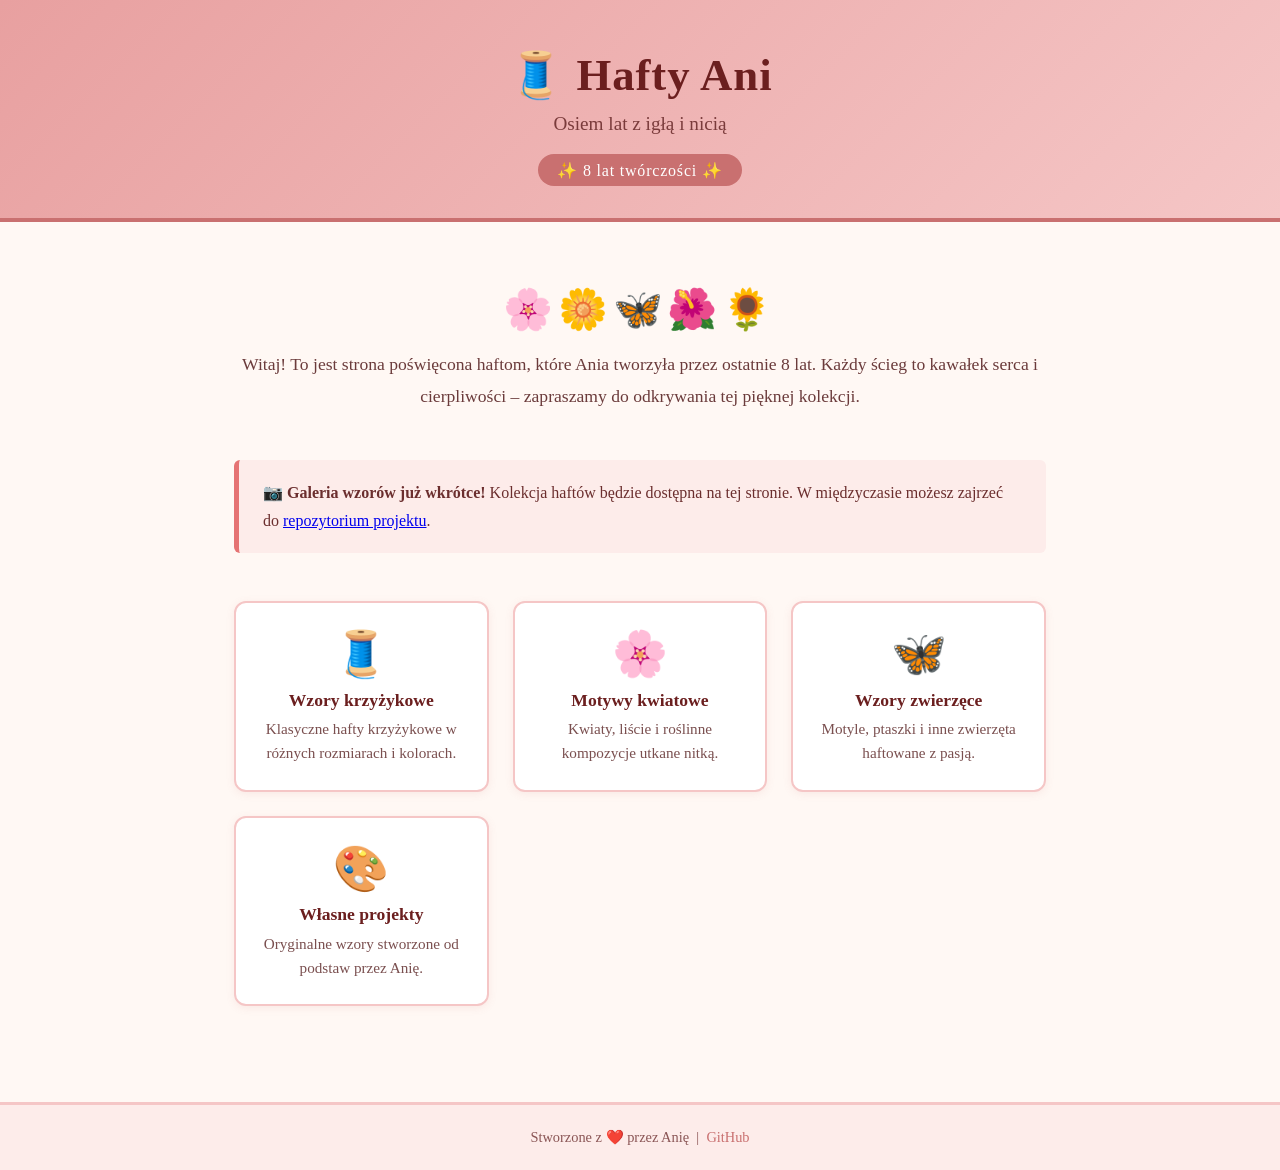
==== index.html @ 518d8143 "Add GitHub Pages index.html and automatic deployment workflow Agent-Logs-Url: https://github.com/mat" ====
<!DOCTYPE html>
<html lang="pl">
<head>
  <meta charset="UTF-8" />
  <meta name="viewport" content="width=device-width, initial-scale=1.0" />
  <title>Hafty Ani – 8 lat twórczości 🧵</title>
  <style>
    * {
      box-sizing: border-box;
      margin: 0;
      padding: 0;
    }

    body {
      font-family: 'Georgia', serif;
      background: #fff8f4;
      color: #4a2c2a;
      min-height: 100vh;
      display: flex;
      flex-direction: column;
      align-items: center;
    }

    header {
      width: 100%;
      background: linear-gradient(135deg, #e8a0a0, #f5c6c6);
      text-align: center;
      padding: 3rem 1rem 2rem;
      border-bottom: 4px solid #c97070;
    }

    header h1 {
      font-size: 2.8rem;
      letter-spacing: 0.02em;
      color: #6b1f1f;
    }

    header p {
      margin-top: 0.75rem;
      font-size: 1.2rem;
      color: #7a3b3b;
    }

    .badge {
      display: inline-block;
      margin-top: 1.2rem;
      background: #c97070;
      color: #fff;
      padding: 0.4rem 1.2rem;
      border-radius: 999px;
      font-size: 1rem;
      letter-spacing: 0.05em;
    }

    main {
      max-width: 860px;
      width: 100%;
      padding: 3rem 1.5rem;
    }

    .intro {
      text-align: center;
      margin-bottom: 3rem;
    }

    .intro p {
      font-size: 1.1rem;
      line-height: 1.8;
      color: #6b3b3b;
    }

    .intro .emoji-row {
      font-size: 2.5rem;
      margin: 1rem 0;
      letter-spacing: 0.3rem;
    }

    .gallery-hint {
      background: #fdecea;
      border-left: 5px solid #e57373;
      border-radius: 6px;
      padding: 1.2rem 1.5rem;
      margin-bottom: 3rem;
      font-size: 1rem;
      line-height: 1.7;
      color: #6b2e2e;
    }

    .cards {
      display: grid;
      grid-template-columns: repeat(auto-fit, minmax(230px, 1fr));
      gap: 1.5rem;
      margin-bottom: 3rem;
    }

    .card {
      background: #fff;
      border: 2px solid #f5c6c6;
      border-radius: 12px;
      padding: 1.5rem;
      text-align: center;
      box-shadow: 0 2px 8px rgba(200, 100, 100, 0.1);
      transition: transform 0.2s, box-shadow 0.2s;
    }

    .card:hover {
      transform: translateY(-4px);
      box-shadow: 0 6px 18px rgba(200, 100, 100, 0.18);
    }

    .card .icon {
      font-size: 2.8rem;
      margin-bottom: 0.6rem;
    }

    .card h3 {
      font-size: 1.1rem;
      color: #6b1f1f;
      margin-bottom: 0.4rem;
    }

    .card p {
      font-size: 0.95rem;
      color: #7a4f4f;
      line-height: 1.6;
    }

    footer {
      width: 100%;
      text-align: center;
      padding: 1.5rem 1rem;
      background: #fdecea;
      border-top: 3px solid #f5c6c6;
      font-size: 0.9rem;
      color: #8a5555;
    }

    footer a {
      color: #c97070;
      text-decoration: none;
    }

    footer a:hover {
      text-decoration: underline;
    }
  </style>
</head>
<body>

  <header>
    <h1>🧵 Hafty Ani</h1>
    <p>Osiem lat z igłą i nicią</p>
    <span class="badge">✨ 8 lat twórczości ✨</span>
  </header>

  <main>
    <section class="intro">
      <div class="emoji-row">🌸🌼🦋🌺🌻</div>
      <p>
        Witaj! To jest strona poświęcona haftom, które Ania tworzyła
        przez ostatnie 8 lat. Każdy ścieg to kawałek serca i cierpliwości –
        zapraszamy do odkrywania tej pięknej kolekcji.
      </p>
    </section>

    <div class="gallery-hint">
      📷 <strong>Galeria wzorów już wkrótce!</strong> Kolekcja haftów będzie dostępna na tej stronie.
      W międzyczasie możesz zajrzeć do
      <a href="https://github.com/mateuszwarzechaallegro/stitch-ania-8lat">repozytorium projektu</a>.
    </div>

    <div class="cards">
      <div class="card">
        <div class="icon">🧵</div>
        <h3>Wzory krzyżykowe</h3>
        <p>Klasyczne hafty krzyżykowe w różnych rozmiarach i kolorach.</p>
      </div>
      <div class="card">
        <div class="icon">🌸</div>
        <h3>Motywy kwiatowe</h3>
        <p>Kwiaty, liście i roślinne kompozycje utkane nitką.</p>
      </div>
      <div class="card">
        <div class="icon">🦋</div>
        <h3>Wzory zwierzęce</h3>
        <p>Motyle, ptaszki i inne zwierzęta haftowane z pasją.</p>
      </div>
      <div class="card">
        <div class="icon">🎨</div>
        <h3>Własne projekty</h3>
        <p>Oryginalne wzory stworzone od podstaw przez Anię.</p>
      </div>
    </div>
  </main>

  <footer>
    <p>Stworzone z ❤️ przez Anię &nbsp;|&nbsp;
      <a href="https://github.com/mateuszwarzechaallegro/stitch-ania-8lat">GitHub</a>
    </p>
  </footer>

</body>
</html>
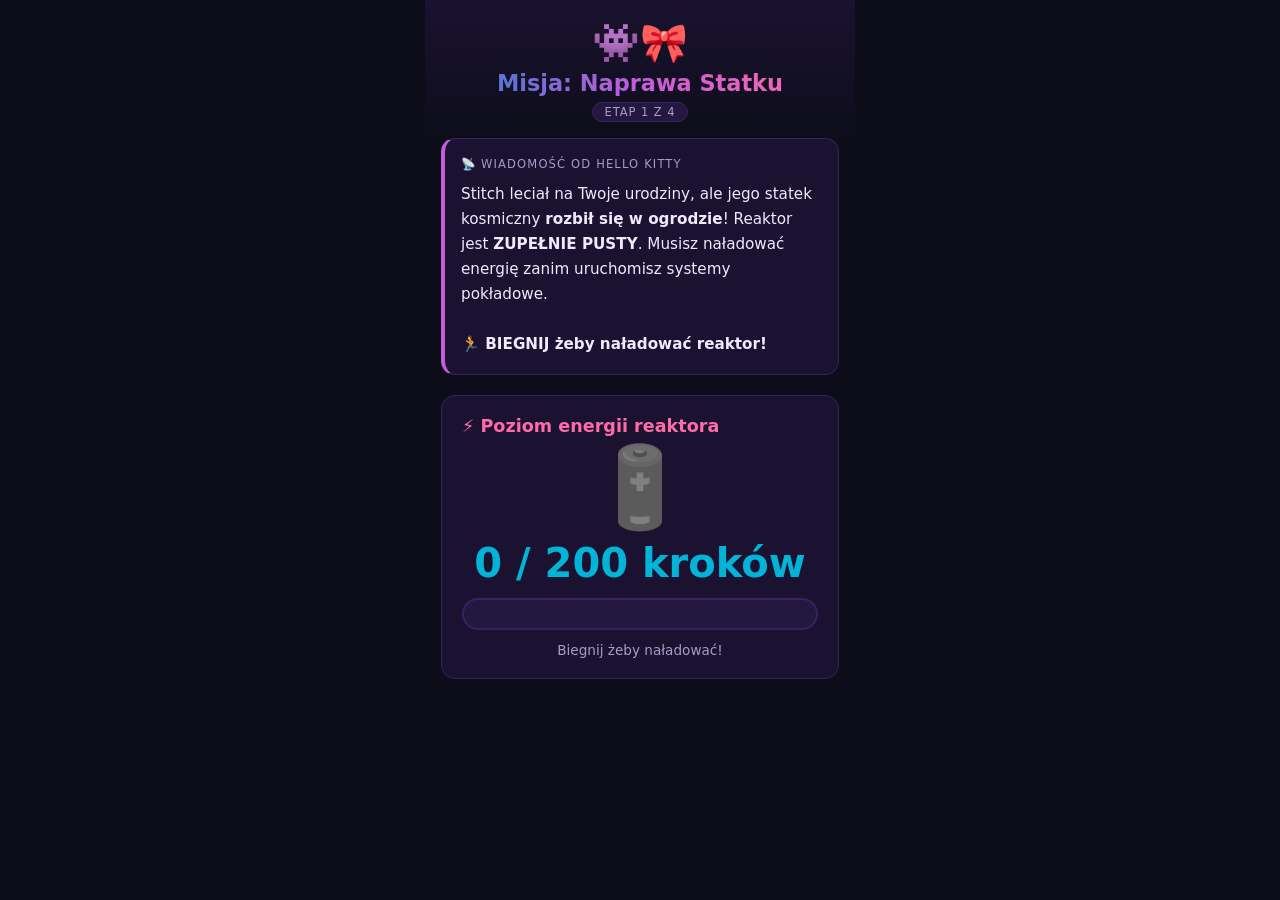
==== commit a7015b99: "feat: birthday scavenger hunt game — Stitch + Hello Kitty 4-page interactive adventure for Ania's 8t" ====
--- a/index.html
+++ b/index.html
@@ -2,202 +2,180 @@
 <html lang="pl">
 <head>
   <meta charset="UTF-8" />
-  <meta name="viewport" content="width=device-width, initial-scale=1.0" />
-  <title>Hafty Ani – 8 lat twórczości 🧵</title>
+  <meta name="viewport" content="width=device-width, initial-scale=1.0, user-scalable=no" />
+  <title>Misja Ania — Start</title>
+  <link rel="stylesheet" href="style.css" />
   <style>
-    * {
-      box-sizing: border-box;
-      margin: 0;
-      padding: 0;
-    }
-
-    body {
-      font-family: 'Georgia', serif;
-      background: #fff8f4;
-      color: #4a2c2a;
-      min-height: 100vh;
+    .reactor-wrap {
       display: flex;
       flex-direction: column;
       align-items: center;
+      gap: 12px;
     }
-
-    header {
+    .reactor-icon {
+      font-size: 5rem;
+      transition: filter 0.5s;
+      filter: grayscale(1) brightness(0.5);
+      line-height: 1;
+    }
+    .reactor-icon.charged {
+      filter: none;
+      animation: glow-pulse 1.5s infinite;
+      text-shadow: 0 0 30px var(--teal);
+    }
+    .bar-track {
       width: 100%;
-      background: linear-gradient(135deg, #e8a0a0, #f5c6c6);
+      height: 32px;
+      background: var(--surface2);
+      border: 2px solid var(--border);
+      border-radius: 999px;
+      overflow: hidden;
+    }
+    .bar-fill {
+      height: 100%;
+      width: 0%;
+      background: linear-gradient(90deg, var(--blue), var(--teal), var(--purple));
+      border-radius: 999px;
+      transition: width 0.4s ease;
+    }
+    .bar-label {
+      font-size: 0.85rem;
+      color: var(--muted);
       text-align: center;
-      padding: 3rem 1rem 2rem;
-      border-bottom: 4px solid #c97070;
     }
-
-    header h1 {
-      font-size: 2.8rem;
-      letter-spacing: 0.02em;
-      color: #6b1f1f;
+    .steps-count {
+      font-size: 2.5rem;
+      font-weight: 800;
+      color: var(--teal);
+      text-align: center;
+      font-variant-numeric: tabular-nums;
     }
-
-    header p {
-      margin-top: 0.75rem;
-      font-size: 1.2rem;
-      color: #7a3b3b;
-    }
-
-    .badge {
-      display: inline-block;
-      margin-top: 1.2rem;
-      background: #c97070;
-      color: #fff;
-      padding: 0.4rem 1.2rem;
-      border-radius: 999px;
-      font-size: 1rem;
-      letter-spacing: 0.05em;
-    }
-
-    main {
-      max-width: 860px;
-      width: 100%;
-      padding: 3rem 1.5rem;
-    }
-
-    .intro {
-      text-align: center;
-      margin-bottom: 3rem;
-    }
-
-    .intro p {
-      font-size: 1.1rem;
-      line-height: 1.8;
-      color: #6b3b3b;
-    }
-
-    .intro .emoji-row {
-      font-size: 2.5rem;
-      margin: 1rem 0;
-      letter-spacing: 0.3rem;
-    }
-
-    .gallery-hint {
-      background: #fdecea;
-      border-left: 5px solid #e57373;
-      border-radius: 6px;
-      padding: 1.2rem 1.5rem;
-      margin-bottom: 3rem;
-      font-size: 1rem;
-      line-height: 1.7;
-      color: #6b2e2e;
-    }
-
-    .cards {
-      display: grid;
-      grid-template-columns: repeat(auto-fit, minmax(230px, 1fr));
-      gap: 1.5rem;
-      margin-bottom: 3rem;
-    }
-
-    .card {
-      background: #fff;
-      border: 2px solid #f5c6c6;
-      border-radius: 12px;
-      padding: 1.5rem;
-      text-align: center;
-      box-shadow: 0 2px 8px rgba(200, 100, 100, 0.1);
-      transition: transform 0.2s, box-shadow 0.2s;
-    }
-
-    .card:hover {
-      transform: translateY(-4px);
-      box-shadow: 0 6px 18px rgba(200, 100, 100, 0.18);
-    }
-
-    .card .icon {
-      font-size: 2.8rem;
-      margin-bottom: 0.6rem;
-    }
-
-    .card h3 {
-      font-size: 1.1rem;
-      color: #6b1f1f;
-      margin-bottom: 0.4rem;
-    }
-
-    .card p {
-      font-size: 0.95rem;
-      color: #7a4f4f;
-      line-height: 1.6;
-    }
-
-    footer {
-      width: 100%;
-      text-align: center;
-      padding: 1.5rem 1rem;
-      background: #fdecea;
-      border-top: 3px solid #f5c6c6;
-      font-size: 0.9rem;
-      color: #8a5555;
-    }
-
-    footer a {
-      color: #c97070;
-      text-decoration: none;
-    }
-
-    footer a:hover {
-      text-decoration: underline;
-    }
+    #btn-next      { display: none; }
+    #btn-fallback  { display: none; }
+    #permission-hint { font-size: 0.8rem; color: var(--muted); text-align: center; display: none; }
   </style>
 </head>
 <body>
+  <div class="page-header">
+    <div class="chars">👾🎀</div>
+    <h1>Misja: Naprawa Statku</h1>
+    <span class="step-badge">Etap 1 z 4</span>
+  </div>
 
-  <header>
-    <h1>🧵 Hafty Ani</h1>
-    <p>Osiem lat z igłą i nicią</p>
-    <span class="badge">✨ 8 lat twórczości ✨</span>
-  </header>
-
-  <main>
-    <section class="intro">
-      <div class="emoji-row">🌸🌼🦋🌺🌻</div>
-      <p>
-        Witaj! To jest strona poświęcona haftom, które Ania tworzyła
-        przez ostatnie 8 lat. Każdy ścieg to kawałek serca i cierpliwości –
-        zapraszamy do odkrywania tej pięknej kolekcji.
-      </p>
-    </section>
-
-    <div class="gallery-hint">
-      📷 <strong>Galeria wzorów już wkrótce!</strong> Kolekcja haftów będzie dostępna na tej stronie.
-      W międzyczasie możesz zajrzeć do
-      <a href="https://github.com/mateuszwarzechaallegro/stitch-ania-8lat">repozytorium projektu</a>.
+  <div class="page">
+    <div class="story-card">
+      <div class="from">📡 Wiadomość od Hello Kitty</div>
+      Stitch leciał na Twoje urodziny, ale jego statek kosmiczny <strong>rozbił się w ogrodzie</strong>!
+      Reaktor jest <strong>ZUPEŁNIE PUSTY</strong>. Musisz naładować energię zanim uruchomisz systemy pokładowe.
+      <br><br>
+      <strong>🏃 BIEGNIJ żeby naładować reaktor!</strong>
     </div>
 
-    <div class="cards">
-      <div class="card">
-        <div class="icon">🧵</div>
-        <h3>Wzory krzyżykowe</h3>
-        <p>Klasyczne hafty krzyżykowe w różnych rozmiarach i kolorach.</p>
-      </div>
-      <div class="card">
-        <div class="icon">🌸</div>
-        <h3>Motywy kwiatowe</h3>
-        <p>Kwiaty, liście i roślinne kompozycje utkane nitką.</p>
-      </div>
-      <div class="card">
-        <div class="icon">🦋</div>
-        <h3>Wzory zwierzęce</h3>
-        <p>Motyle, ptaszki i inne zwierzęta haftowane z pasją.</p>
-      </div>
-      <div class="card">
-        <div class="icon">🎨</div>
-        <h3>Własne projekty</h3>
-        <p>Oryginalne wzory stworzone od podstaw przez Anię.</p>
+    <div class="card">
+      <h2>⚡ Poziom energii reaktora</h2>
+      <div class="reactor-wrap">
+        <div class="reactor-icon" id="reactor-icon">🔋</div>
+        <div class="steps-count">
+          <span id="steps-display">0</span> / 200 kroków
+        </div>
+        <div class="bar-track">
+          <div class="bar-fill" id="bar-fill"></div>
+        </div>
+        <div class="bar-label" id="bar-label">Biegnij żeby naładować!</div>
       </div>
     </div>
-  </main>
 
-  <footer>
-    <p>Stworzone z ❤️ przez Anię &nbsp;|&nbsp;
-      <a href="https://github.com/mateuszwarzechaallegro/stitch-ania-8lat">GitHub</a>
-    </p>
-  </footer>
+    <p id="permission-hint">Naciśnij przycisk poniżej aby zezwolić na dostęp do czujnika ruchu.</p>
+    <button class="btn btn-secondary" id="btn-permission" onclick="requestPermission()">
+      🔓 Zezwól na dostęp do ruchu
+    </button>
 
+    <a href="zodiak.html" class="btn btn-primary" id="btn-next">
+      ⚡ Reaktor naładowany! Odpal systemy →
+    </a>
+    <button class="btn btn-secondary" id="btn-fallback"
+      onclick="document.getElementById('btn-next').style.display='block'; this.style.display='none';">
+      ⏭️ Pomiń (awaria czujnika)
+    </button>
+  </div>
+
+  <script>
+    const TARGET = 200;
+    let steps = 0;
+    let lastMag = 0;
+    let fallbackTimer = null;
+
+    const stepsDisplay = document.getElementById('steps-display');
+    const barFill      = document.getElementById('bar-fill');
+    const barLabel     = document.getElementById('bar-label');
+    const reactorIcon  = document.getElementById('reactor-icon');
+    const btnNext      = document.getElementById('btn-next');
+    const btnFallback  = document.getElementById('btn-fallback');
+    const btnPerm      = document.getElementById('btn-permission');
+    const permHint     = document.getElementById('permission-hint');
+
+    function updateBar() {
+      const pct = Math.min(steps / TARGET * 100, 100);
+      barFill.style.width = pct + '%';
+      stepsDisplay.textContent = Math.min(steps, TARGET);
+
+      if (steps >= TARGET) {
+        barLabel.textContent = '✅ Reaktor w pełni naładowany!';
+        reactorIcon.textContent = '⚡';
+        reactorIcon.classList.add('charged');
+        btnNext.style.display = 'block';
+        if (fallbackTimer) clearTimeout(fallbackTimer);
+        if (navigator.vibrate) navigator.vibrate([200, 100, 200]);
+      } else {
+        const pctInt = Math.round(pct);
+        barLabel.textContent = pctInt + '% — jeszcze ' + (TARGET - steps) + ' kroków!';
+      }
+    }
+
+    function handleMotion(e) {
+      const a = e.accelerationIncludingGravity;
+      if (!a || a.x == null) return;
+      const mag = Math.sqrt(a.x * a.x + a.y * a.y + a.z * a.z);
+      // Detect step: magnitude crosses threshold upward
+      if (mag > 14 && lastMag <= 14 && steps < TARGET) {
+        steps++;
+        updateBar();
+      }
+      lastMag = mag;
+    }
+
+    function startListening() {
+      window.addEventListener('devicemotion', handleMotion);
+      btnPerm.style.display = 'none';
+      permHint.style.display = 'none';
+      // Show fallback after 30s if sensor not working
+      fallbackTimer = setTimeout(() => {
+        if (steps < 5) btnFallback.style.display = 'block';
+      }, 30000);
+    }
+
+    function requestPermission() {
+      if (typeof DeviceMotionEvent !== 'undefined' &&
+          typeof DeviceMotionEvent.requestPermission === 'function') {
+        DeviceMotionEvent.requestPermission()
+          .then(state => {
+            if (state === 'granted') startListening();
+          })
+          .catch(() => { btnFallback.style.display = 'block'; });
+      } else {
+        startListening();
+      }
+    }
+
+    // Auto-start on Android Chrome (no permission prompt needed)
+    if (typeof DeviceMotionEvent !== 'undefined' &&
+        typeof DeviceMotionEvent.requestPermission !== 'function') {
+      startListening();
+      btnPerm.style.display = 'none';
+    } else {
+      // iOS or browser requiring explicit permission
+      permHint.style.display = 'block';
+    }
+  </script>
 </body>
 </html>
--- a/style.css
+++ b/style.css
@@ -0,0 +1,254 @@
+/* ===== RESET + BASE ===== */
+*, *::before, *::after { box-sizing: border-box; margin: 0; padding: 0; }
+
+:root {
+  --bg:         #0d0d1a;
+  --surface:    #1a1230;
+  --surface2:   #231840;
+  --border:     #3a2060;
+  --purple:     #c45cd9;
+  --pink:       #ff6ba8;
+  --blue:       #2d7dd2;
+  --teal:       #00b4d8;
+  --text:       #f0eaff;
+  --muted:      #a89cc8;
+  --success:    #52b788;
+  --warning:    #ffb347;
+  --radius:     14px;
+  --radius-sm:  8px;
+}
+
+html { font-size: 16px; }
+
+body {
+  font-family: system-ui, -apple-system, sans-serif;
+  background: var(--bg);
+  color: var(--text);
+  min-height: 100vh;
+  display: flex;
+  flex-direction: column;
+  align-items: center;
+  padding: 0 0 40px;
+  overflow-x: hidden;
+}
+
+/* ===== LAYOUT ===== */
+.page {
+  width: 100%;
+  max-width: 430px;
+  padding: 0 16px;
+  display: flex;
+  flex-direction: column;
+  gap: 20px;
+}
+
+/* ===== HEADER ===== */
+.page-header {
+  width: 100%;
+  max-width: 430px;
+  padding: 20px 16px 16px;
+  text-align: center;
+  background: linear-gradient(180deg, var(--surface) 0%, transparent 100%);
+}
+.page-header .chars { font-size: 2.4rem; margin-bottom: 4px; }
+.page-header h1 {
+  font-size: 1.4rem;
+  font-weight: 800;
+  background: linear-gradient(90deg, var(--blue), var(--purple), var(--pink));
+  -webkit-background-clip: text;
+  -webkit-text-fill-color: transparent;
+  background-clip: text;
+}
+.page-header .step-badge {
+  display: inline-block;
+  margin-top: 6px;
+  padding: 2px 12px;
+  background: var(--surface2);
+  border: 1px solid var(--border);
+  border-radius: 999px;
+  font-size: 0.72rem;
+  color: var(--muted);
+  letter-spacing: 0.08em;
+  text-transform: uppercase;
+}
+
+/* ===== STORY CARD ===== */
+.story-card {
+  background: var(--surface);
+  border: 1px solid var(--border);
+  border-left: 4px solid var(--purple);
+  border-radius: var(--radius);
+  padding: 16px;
+  font-size: 0.95rem;
+  line-height: 1.65;
+  color: var(--text);
+}
+.story-card .from {
+  font-size: 0.72rem;
+  color: var(--muted);
+  text-transform: uppercase;
+  letter-spacing: 0.1em;
+  margin-bottom: 8px;
+}
+
+/* ===== BUTTONS ===== */
+.btn {
+  display: block;
+  width: 100%;
+  padding: 16px;
+  border: none;
+  border-radius: var(--radius);
+  font-size: 1.1rem;
+  font-weight: 700;
+  cursor: pointer;
+  transition: transform 0.15s, box-shadow 0.15s;
+  text-align: center;
+  text-decoration: none;
+}
+.btn:active { transform: scale(0.97); }
+.btn-primary {
+  background: linear-gradient(135deg, var(--purple), var(--pink));
+  color: #fff;
+  box-shadow: 0 4px 20px rgba(196, 92, 217, 0.4);
+}
+.btn-primary:hover { box-shadow: 0 6px 28px rgba(196, 92, 217, 0.6); }
+.btn-secondary {
+  background: var(--surface2);
+  color: var(--muted);
+  border: 1px solid var(--border);
+}
+.btn-success {
+  background: linear-gradient(135deg, #2d6a4f, var(--success));
+  color: #fff;
+  box-shadow: 0 4px 20px rgba(82, 183, 136, 0.4);
+}
+.btn[disabled] {
+  opacity: 0.4;
+  cursor: not-allowed;
+  transform: none !important;
+}
+
+/* ===== SECTION CARD ===== */
+.card {
+  background: var(--surface);
+  border: 1px solid var(--border);
+  border-radius: var(--radius);
+  padding: 20px;
+}
+.card h2 {
+  font-size: 1.1rem;
+  font-weight: 700;
+  margin-bottom: 12px;
+  color: var(--pink);
+}
+.card h3 {
+  font-size: 0.95rem;
+  font-weight: 600;
+  margin-bottom: 8px;
+  color: var(--purple);
+}
+.card p {
+  font-size: 0.9rem;
+  line-height: 1.6;
+  color: var(--muted);
+}
+
+/* ===== SUCCESS BOX ===== */
+.success-box {
+  background: rgba(82, 183, 136, 0.12);
+  border: 2px solid var(--success);
+  border-radius: var(--radius);
+  padding: 16px;
+  text-align: center;
+  display: none;
+}
+.success-box.visible { display: block; }
+.success-box .big-symbol { font-size: 3rem; margin-bottom: 8px; }
+.success-box p { font-size: 1rem; font-weight: 600; color: var(--success); }
+
+/* ===== ERROR MESSAGE ===== */
+.error-msg {
+  font-size: 0.85rem;
+  color: var(--pink);
+  text-align: center;
+  min-height: 1.2em;
+  padding: 4px 0;
+}
+
+/* ===== PLACEHOLDER MAP ===== */
+.map-placeholder {
+  width: 100%;
+  aspect-ratio: 4/3;
+  background: var(--surface2);
+  border: 2px dashed var(--border);
+  border-radius: var(--radius-sm);
+  display: flex;
+  flex-direction: column;
+  align-items: center;
+  justify-content: center;
+  color: var(--muted);
+  font-size: 0.85rem;
+  text-align: center;
+  gap: 8px;
+}
+.map-placeholder .map-icon { font-size: 2.4rem; }
+
+/* ===== CONFETTI ===== */
+.confetti-container {
+  position: fixed;
+  top: 0; left: 0;
+  width: 100vw; height: 100vh;
+  pointer-events: none;
+  z-index: 9999;
+  overflow: hidden;
+}
+@keyframes confetti-fall {
+  0%   { transform: translateY(-20px) rotate(0deg);   opacity: 1; }
+  100% { transform: translateY(100vh) rotate(720deg); opacity: 0; }
+}
+.confetti-piece {
+  position: absolute;
+  top: -20px;
+  width: 10px; height: 10px;
+  border-radius: 2px;
+  animation: confetti-fall linear forwards;
+}
+
+/* ===== ANIMATIONS ===== */
+@keyframes glow-pulse {
+  0%, 100% { box-shadow: 0 0 10px var(--purple); }
+  50%       { box-shadow: 0 0 30px var(--purple), 0 0 60px var(--pink); }
+}
+@keyframes pop-in {
+  0%   { transform: scale(0.5); opacity: 0; }
+  70%  { transform: scale(1.1); }
+  100% { transform: scale(1);   opacity: 1; }
+}
+@keyframes shake {
+  0%,100% { transform: translateX(0); }
+  20%,60% { transform: translateX(-8px); }
+  40%,80% { transform: translateX(8px); }
+}
+.shake { animation: shake 0.4s ease; }
+
+/* ===== INPUT ROW ===== */
+.input-row {
+  display: flex;
+  gap: 8px;
+  align-items: stretch;
+}
+.input-row input {
+  flex: 1;
+  padding: 14px 16px;
+  background: var(--surface2);
+  border: 2px solid var(--border);
+  border-radius: var(--radius-sm);
+  color: var(--text);
+  font-size: 1.4rem;
+  font-weight: 700;
+  text-align: center;
+  outline: none;
+  transition: border-color 0.2s;
+}
+.input-row input:focus { border-color: var(--purple); }
+.input-row .btn { width: auto; padding: 14px 20px; font-size: 1rem; flex-shrink: 0; }
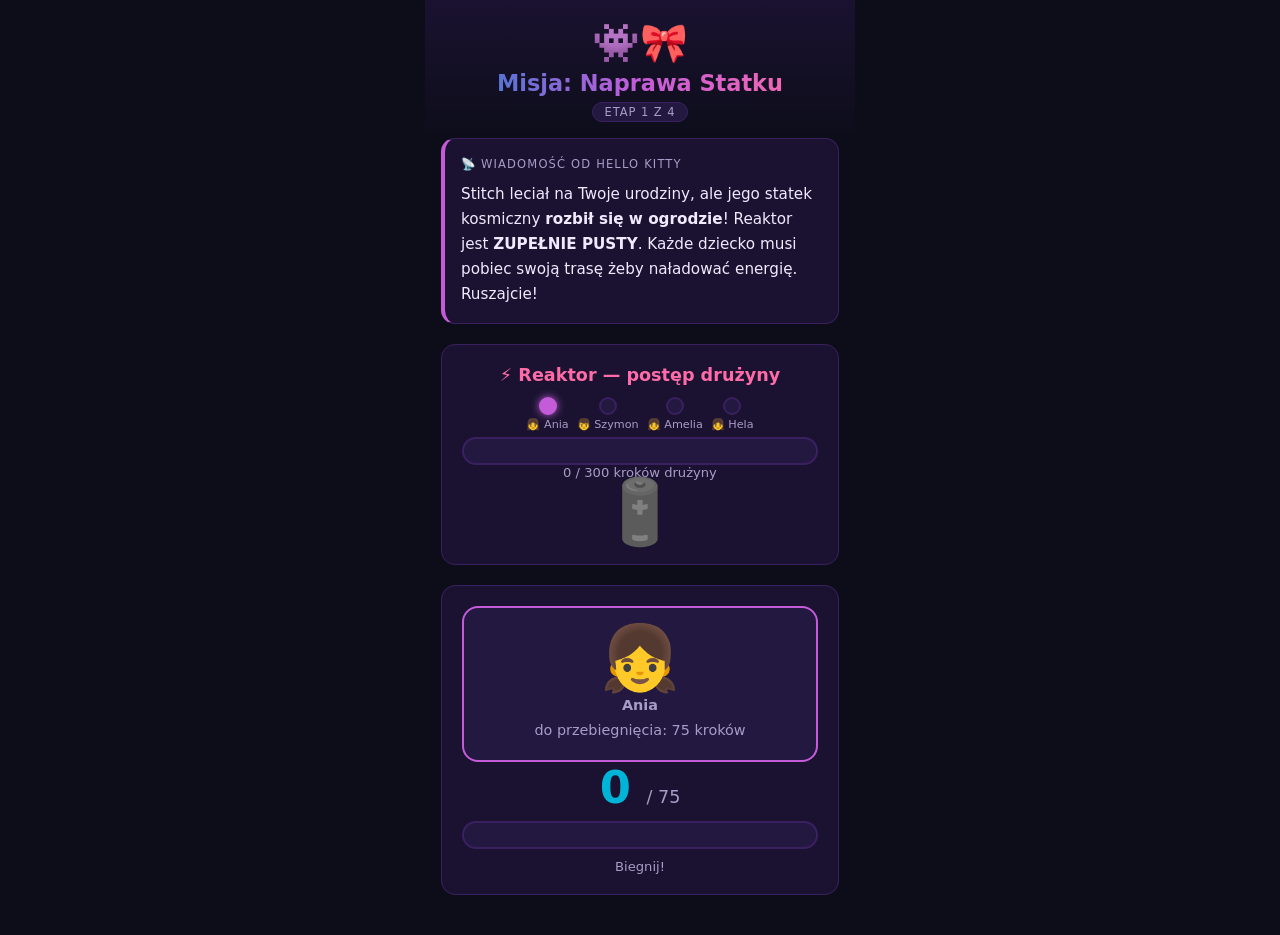
==== commit 6e7a5552: "feat(index): 4-participant step relay — Ania 75, Szymon 75, Amelia 125, Hela 25 Each child runs thei" ====
--- a/index.html
+++ b/index.html
@@ -6,26 +6,51 @@
   <title>Misja Ania — Start</title>
   <link rel="stylesheet" href="style.css" />
   <style>
-    .reactor-wrap {
-      display: flex;
-      flex-direction: column;
-      align-items: center;
-      gap: 12px;
-    }
-    .reactor-icon {
-      font-size: 5rem;
-      transition: filter 0.5s;
-      filter: grayscale(1) brightness(0.5);
+    /* ── Participant card ── */
+    .participant-card {
+      background: var(--surface2);
+      border: 2px solid var(--purple);
+      border-radius: 16px;
+      padding: 18px 16px;
+      text-align: center;
+      margin-bottom: 4px;
+    }
+    .participant-avatar {
+      font-size: 4rem;
       line-height: 1;
-    }
-    .reactor-icon.charged {
-      filter: none;
-      animation: glow-pulse 1.5s infinite;
-      text-shadow: 0 0 30px var(--teal);
-    }
+      margin-bottom: 4px;
+    }
+    .participant-name {
+      font-size: 1.8rem;
+      font-weight: 800;
+      color: var(--pink);
+      margin: 0;
+    }
+    .participant-target {
+      font-size: 0.9rem;
+      color: var(--muted);
+      margin-top: 2px;
+    }
+
+    /* ── Step counter ── */
+    .steps-count {
+      font-size: 2.8rem;
+      font-weight: 800;
+      color: var(--teal);
+      text-align: center;
+      font-variant-numeric: tabular-nums;
+      line-height: 1;
+    }
+    .steps-count .of {
+      font-size: 1.1rem;
+      color: var(--muted);
+      font-weight: 400;
+    }
+
+    /* ── Bar ── */
     .bar-track {
       width: 100%;
-      height: 32px;
+      height: 28px;
       background: var(--surface2);
       border: 2px solid var(--border);
       border-radius: 999px;
@@ -36,23 +61,68 @@
       width: 0%;
       background: linear-gradient(90deg, var(--blue), var(--teal), var(--purple));
       border-radius: 999px;
-      transition: width 0.4s ease;
+      transition: width 0.35s ease;
     }
     .bar-label {
-      font-size: 0.85rem;
+      font-size: 0.82rem;
       color: var(--muted);
       text-align: center;
     }
-    .steps-count {
-      font-size: 2.5rem;
-      font-weight: 800;
+
+    /* ── Overall progress dots ── */
+    .progress-row {
+      display: flex;
+      gap: 8px;
+      justify-content: center;
+      align-items: center;
+      flex-wrap: wrap;
+    }
+    .progress-dot {
+      display: flex;
+      flex-direction: column;
+      align-items: center;
+      gap: 3px;
+      font-size: 0.7rem;
+      color: var(--muted);
+    }
+    .dot-circle {
+      width: 18px; height: 18px;
+      border-radius: 50%;
+      border: 2px solid var(--border);
+      background: var(--surface2);
+      transition: background 0.3s, border-color 0.3s;
+    }
+    .dot-circle.done  { background: var(--teal);   border-color: var(--teal); }
+    .dot-circle.active{ background: var(--purple);  border-color: var(--purple);
+                        box-shadow: 0 0 8px var(--purple); }
+
+    /* ── Done state ── */
+    .done-badge {
+      font-size: 1.1rem;
+      font-weight: 700;
       color: var(--teal);
       text-align: center;
-      font-variant-numeric: tabular-nums;
-    }
-    #btn-next      { display: none; }
-    #btn-fallback  { display: none; }
-    #permission-hint { font-size: 0.8rem; color: var(--muted); text-align: center; display: none; }
+      padding: 8px 0;
+    }
+
+    /* ── Reactor icon ── */
+    .reactor-icon {
+      font-size: 4rem;
+      transition: filter 0.5s;
+      filter: grayscale(1) brightness(0.5);
+      line-height: 1;
+      text-align: center;
+    }
+    .reactor-icon.charged {
+      filter: none;
+      animation: glow-pulse 1.5s infinite;
+      text-shadow: 0 0 30px var(--teal);
+    }
+
+    /* ── Utility ── */
+    .flex-col { display: flex; flex-direction: column; gap: 10px; align-items: center; width: 100%; }
+    .hidden { display: none !important; }
+    #permission-hint { font-size: 0.8rem; color: var(--muted); text-align: center; }
   </style>
 </head>
 <body>
@@ -65,93 +135,234 @@
   <div class="page">
     <div class="story-card">
       <div class="from">📡 Wiadomość od Hello Kitty</div>
-      Stitch leciał na Twoje urodziny, ale jego statek kosmiczny <strong>rozbił się w ogrodzie</strong>!
-      Reaktor jest <strong>ZUPEŁNIE PUSTY</strong>. Musisz naładować energię zanim uruchomisz systemy pokładowe.
-      <br><br>
-      <strong>🏃 BIEGNIJ żeby naładować reaktor!</strong>
+      Stitch leciał na Twoje urodziny, ale jego statek kosmiczny
+      <strong>rozbił się w ogrodzie</strong>!
+      Reaktor jest <strong>ZUPEŁNIE PUSTY</strong>. Każde dziecko musi pobiec swoją trasę
+      żeby naładować energię. Ruszajcie!
     </div>
 
+    <!-- Overall progress -->
     <div class="card">
-      <h2>⚡ Poziom energii reaktora</h2>
-      <div class="reactor-wrap">
-        <div class="reactor-icon" id="reactor-icon">🔋</div>
+      <h2 style="text-align:center">⚡ Reaktor — postęp drużyny</h2>
+      <div class="progress-row" id="progress-row">
+        <!-- filled by JS -->
+      </div>
+      <div style="margin-top:6px">
+        <div class="bar-track">
+          <div class="bar-fill" id="total-bar-fill"></div>
+        </div>
+        <div class="bar-label" id="total-bar-label">0 / 300 kroków drużyny</div>
+      </div>
+      <div class="reactor-icon" id="reactor-icon">🔋</div>
+    </div>
+
+    <!-- Current participant -->
+    <div class="card">
+      <div class="participant-card">
+        <div class="participant-avatar" id="p-avatar"></div>
+        <p class="participant-name" id="p-name"></p>
+        <p class="participant-target" id="p-target"></p>
+      </div>
+
+      <div class="flex-col" id="running-ui">
         <div class="steps-count">
-          <span id="steps-display">0</span> / 200 kroków
+          <span id="steps-display">0</span>
+          <span class="of" id="steps-of">/ 0</span>
         </div>
-        <div class="bar-track">
+        <div class="bar-track" style="width:100%">
           <div class="bar-fill" id="bar-fill"></div>
         </div>
-        <div class="bar-label" id="bar-label">Biegnij żeby naładować!</div>
+        <div class="bar-label" id="bar-label">Biegnij!</div>
       </div>
+
+      <div class="done-badge hidden" id="done-badge">✅ Gotowe! Przekaż telefon następnej osobie.</div>
+
+      <p class="hidden" id="permission-hint">Naciśnij przycisk poniżej aby zezwolić na dostęp do czujnika ruchu.</p>
+      <button class="btn btn-secondary hidden" id="btn-permission" onclick="requestPermission()">
+        🔓 Zezwól na dostęp do ruchu
+      </button>
+      <button class="btn btn-secondary hidden" id="btn-fallback"
+        onclick="skipSensor()">⏭️ Pomiń (awaria czujnika)
+      </button>
+
+      <button class="btn btn-primary hidden" id="btn-switch" onclick="nextParticipant()">
+        👉 Zmień uczestnika →
+      </button>
     </div>
 
-    <p id="permission-hint">Naciśnij przycisk poniżej aby zezwolić na dostęp do czujnika ruchu.</p>
-    <button class="btn btn-secondary" id="btn-permission" onclick="requestPermission()">
-      🔓 Zezwól na dostęp do ruchu
-    </button>
-
-    <a href="zodiak.html" class="btn btn-primary" id="btn-next">
+    <a href="zodiak.html" class="btn btn-primary hidden" id="btn-next">
       ⚡ Reaktor naładowany! Odpal systemy →
     </a>
-    <button class="btn btn-secondary" id="btn-fallback"
-      onclick="document.getElementById('btn-next').style.display='block'; this.style.display='none';">
-      ⏭️ Pomiń (awaria czujnika)
-    </button>
   </div>
 
   <script>
-    const TARGET = 200;
-    let steps = 0;
-    let lastMag = 0;
+    /* ── Participants ── */
+    const PARTICIPANTS = [
+      { name: 'Ania',   avatar: '👧', target: 75  },
+      { name: 'Szymon', avatar: '👦', target: 75  },
+      { name: 'Amelia', avatar: '👧', target: 125 },
+      { name: 'Hela',   avatar: '👧', target: 25  },
+    ];
+    const TOTAL_TARGET = PARTICIPANTS.reduce((s, p) => s + p.target, 0); // 300
+
+    /* ── State ── */
+    let currentIdx   = 0;
+    let currentSteps = 0;
+    let phaseDone    = false;
+    let totalSteps   = 0;
+    let lastMag      = 0;
     let fallbackTimer = null;
-
-    const stepsDisplay = document.getElementById('steps-display');
-    const barFill      = document.getElementById('bar-fill');
-    const barLabel     = document.getElementById('bar-label');
-    const reactorIcon  = document.getElementById('reactor-icon');
-    const btnNext      = document.getElementById('btn-next');
-    const btnFallback  = document.getElementById('btn-fallback');
-    const btnPerm      = document.getElementById('btn-permission');
-    const permHint     = document.getElementById('permission-hint');
-
+    let listening    = false;
+
+    /* ── DOM refs ── */
+    const $avatar      = document.getElementById('p-avatar');
+    const $name        = document.getElementById('p-name');
+    const $target      = document.getElementById('p-target');
+    const $stepsDisp   = document.getElementById('steps-display');
+    const $stepsOf     = document.getElementById('steps-of');
+    const $barFill     = document.getElementById('bar-fill');
+    const $barLabel    = document.getElementById('bar-label');
+    const $totalFill   = document.getElementById('total-bar-fill');
+    const $totalLabel  = document.getElementById('total-bar-label');
+    const $reactorIcon = document.getElementById('reactor-icon');
+    const $runningUI   = document.getElementById('running-ui');
+    const $doneBadge   = document.getElementById('done-badge');
+    const $btnSwitch   = document.getElementById('btn-switch');
+    const $btnNext     = document.getElementById('btn-next');
+    const $btnPerm     = document.getElementById('btn-permission');
+    const $btnFallback = document.getElementById('btn-fallback');
+    const $permHint    = document.getElementById('permission-hint');
+    const $progressRow = document.getElementById('progress-row');
+
+    /* ── Build progress dots ── */
+    function buildDots() {
+      $progressRow.innerHTML = '';
+      PARTICIPANTS.forEach((p, i) => {
+        const div = document.createElement('div');
+        div.className = 'progress-dot';
+        div.innerHTML =
+          `<div class="dot-circle ${i < currentIdx ? 'done' : i === currentIdx ? 'active' : ''}" id="dot-${i}"></div>` +
+          `<span>${p.avatar} ${p.name}</span>`;
+        $progressRow.appendChild(div);
+      });
+    }
+
+    function updateDots() {
+      PARTICIPANTS.forEach((_, i) => {
+        const el = document.getElementById('dot-' + i);
+        if (!el) return;
+        el.className = 'dot-circle' +
+          (i < currentIdx ? ' done' : i === currentIdx ? ' active' : '');
+      });
+    }
+
+    /* ── Load current participant ── */
+    function loadParticipant() {
+      const p = PARTICIPANTS[currentIdx];
+      currentSteps = 0;
+      phaseDone    = false;
+
+      $avatar.textContent = p.avatar;
+      $name.textContent   = p.name;
+      $target.textContent = `do przebiegnięcia: ${p.target} kroków`;
+
+      $stepsDisp.textContent = '0';
+      $stepsOf.textContent   = `/ ${p.target}`;
+      $barFill.style.width   = '0%';
+      $barLabel.textContent  = 'Biegnij!';
+
+      $runningUI.classList.remove('hidden');
+      $doneBadge.classList.add('hidden');
+      $btnSwitch.classList.add('hidden');
+      $btnNext.classList.add('hidden');
+
+      updateDots();
+      resetFallbackTimer();
+    }
+
+    /* ── Update individual bar ── */
     function updateBar() {
-      const pct = Math.min(steps / TARGET * 100, 100);
-      barFill.style.width = pct + '%';
-      stepsDisplay.textContent = Math.min(steps, TARGET);
-
-      if (steps >= TARGET) {
-        barLabel.textContent = '✅ Reaktor w pełni naładowany!';
-        reactorIcon.textContent = '⚡';
-        reactorIcon.classList.add('charged');
-        btnNext.style.display = 'block';
+      const p   = PARTICIPANTS[currentIdx];
+      const pct = Math.min(currentSteps / p.target * 100, 100);
+      $barFill.style.width   = pct + '%';
+      $stepsDisp.textContent = Math.min(currentSteps, p.target);
+
+      // Total bar
+      const totalPct = Math.min(totalSteps / TOTAL_TARGET * 100, 100);
+      $totalFill.style.width = totalPct + '%';
+      $totalLabel.textContent =
+        Math.round(totalPct) + '% — ' + totalSteps + ' / ' + TOTAL_TARGET + ' kroków drużyny';
+
+      if (currentSteps >= p.target && !phaseDone) {
+        phaseDone = true;
+        $barLabel.textContent = '✅ Brawo ' + p.name + '!';
         if (fallbackTimer) clearTimeout(fallbackTimer);
         if (navigator.vibrate) navigator.vibrate([200, 100, 200]);
-      } else {
-        const pctInt = Math.round(pct);
-        barLabel.textContent = pctInt + '% — jeszcze ' + (TARGET - steps) + ' kroków!';
+
+        $runningUI.classList.add('hidden');
+        $doneBadge.classList.remove('hidden');
+
+        const isLast = currentIdx === PARTICIPANTS.length - 1;
+        if (isLast) {
+          // All done
+          $reactorIcon.textContent = '⚡';
+          $reactorIcon.classList.add('charged');
+          $btnNext.classList.remove('hidden');
+          $totalLabel.textContent = '✅ Reaktor w pełni naładowany!';
+          if (navigator.vibrate) navigator.vibrate([100,50,100,50,300]);
+        } else {
+          $btnSwitch.classList.remove('hidden');
+        }
+      } else if (!phaseDone) {
+        $barLabel.textContent =
+          Math.round(pct) + '% — jeszcze ' + (p.target - currentSteps) + ' kroków!';
       }
     }
 
+    /* ── Next participant ── */
+    function nextParticipant() {
+      currentIdx++;
+      loadParticipant();
+    }
+
+    /* ── Motion ── */
     function handleMotion(e) {
+      if (phaseDone) return;
       const a = e.accelerationIncludingGravity;
       if (!a || a.x == null) return;
       const mag = Math.sqrt(a.x * a.x + a.y * a.y + a.z * a.z);
-      // Detect step: magnitude crosses threshold upward
-      if (mag > 14 && lastMag <= 14 && steps < TARGET) {
-        steps++;
+      if (mag > 14 && lastMag <= 14) {
+        currentSteps++;
+        totalSteps++;
         updateBar();
       }
       lastMag = mag;
     }
 
+    /* ── Permission / sensor start ── */
     function startListening() {
+      if (listening) return;
+      listening = true;
       window.addEventListener('devicemotion', handleMotion);
-      btnPerm.style.display = 'none';
-      permHint.style.display = 'none';
-      // Show fallback after 30s if sensor not working
+      $btnPerm.classList.add('hidden');
+      $permHint.classList.add('hidden');
+    }
+
+    function resetFallbackTimer() {
+      if (fallbackTimer) clearTimeout(fallbackTimer);
       fallbackTimer = setTimeout(() => {
-        if (steps < 5) btnFallback.style.display = 'block';
+        if (currentSteps < 5 && !phaseDone) $btnFallback.classList.remove('hidden');
       }, 30000);
+    }
+
+    function skipSensor() {
+      $btnFallback.classList.add('hidden');
+      // Jump to done for this participant
+      const p = PARTICIPANTS[currentIdx];
+      const missing = p.target - currentSteps;
+      currentSteps = p.target;
+      totalSteps  += missing;
+      updateBar();
     }
 
     function requestPermission() {
@@ -161,20 +372,22 @@
           .then(state => {
             if (state === 'granted') startListening();
           })
-          .catch(() => { btnFallback.style.display = 'block'; });
+          .catch(() => { $btnFallback.classList.remove('hidden'); });
       } else {
         startListening();
       }
     }
 
-    // Auto-start on Android Chrome (no permission prompt needed)
+    /* ── Init ── */
+    buildDots();
+    loadParticipant();
+
     if (typeof DeviceMotionEvent !== 'undefined' &&
         typeof DeviceMotionEvent.requestPermission !== 'function') {
       startListening();
-      btnPerm.style.display = 'none';
     } else {
-      // iOS or browser requiring explicit permission
-      permHint.style.display = 'block';
+      $permHint.classList.remove('hidden');
+      $btnPerm.classList.remove('hidden');
     }
   </script>
 </body>
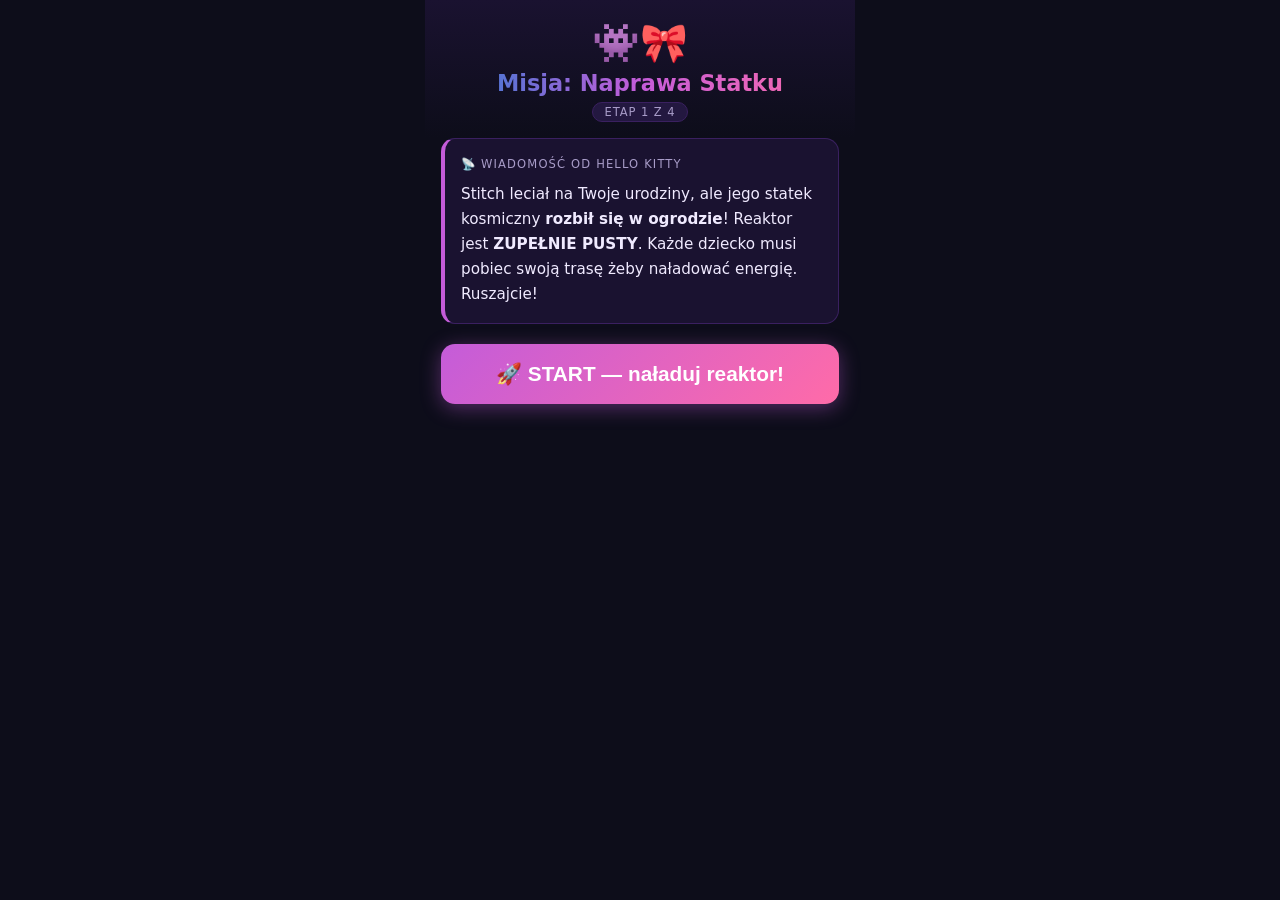
==== commit a8db283e: "feat(index): add START button — hides story card, reveals game on one screen" ====
--- a/index.html
+++ b/index.html
@@ -107,7 +107,6 @@
 
     /* ── Reactor icon ── */
     .reactor-icon {
-      font-size: 4rem;
       transition: filter 0.5s;
       filter: grayscale(1) brightness(0.5);
       line-height: 1;
@@ -118,6 +117,9 @@
       animation: glow-pulse 1.5s infinite;
       text-shadow: 0 0 30px var(--teal);
     }
+
+    /* ── Reactor icon — smaller after start ── */
+    .reactor-icon { font-size: 2rem; }
 
     /* ── Utility ── */
     .flex-col { display: flex; flex-direction: column; gap: 10px; align-items: center; width: 100%; }
@@ -133,7 +135,7 @@
   </div>
 
   <div class="page">
-    <div class="story-card">
+    <div class="story-card" id="story-card">
       <div class="from">📡 Wiadomość od Hello Kitty</div>
       Stitch leciał na Twoje urodziny, ale jego statek kosmiczny
       <strong>rozbił się w ogrodzie</strong>!
@@ -141,7 +143,12 @@
       żeby naładować energię. Ruszajcie!
     </div>
 
-    <!-- Overall progress -->
+    <button class="btn btn-primary" id="btn-start" onclick="startGame()" style="font-size:1.3rem;padding:18px 0;">
+      🚀 START — naładuj reaktor!
+    </button>
+
+    <!-- Overall progress + participant — hidden until START -->
+    <div id="game-section" class="hidden">
     <div class="card">
       <h2 style="text-align:center">⚡ Reaktor — postęp drużyny</h2>
       <div class="progress-row" id="progress-row">
@@ -193,6 +200,7 @@
     <a href="zodiak.html" class="btn btn-primary hidden" id="btn-next">
       ⚡ Reaktor naładowany! Odpal systemy →
     </a>
+    </div><!-- /game-section -->
   </div>
 
   <script>
@@ -257,7 +265,7 @@
     }
 
     /* ── Load current participant ── */
-    function loadParticipant() {
+    function loadParticipant(startTimer = false) {
       const p = PARTICIPANTS[currentIdx];
       currentSteps = 0;
       phaseDone    = false;
@@ -275,9 +283,10 @@
       $doneBadge.classList.add('hidden');
       $btnSwitch.classList.add('hidden');
       $btnNext.classList.add('hidden');
+      $btnFallback.classList.add('hidden');
 
       updateDots();
-      resetFallbackTimer();
+      if (startTimer) resetFallbackTimer();
     }
 
     /* ── Update individual bar ── */
@@ -322,7 +331,7 @@
     /* ── Next participant ── */
     function nextParticipant() {
       currentIdx++;
-      loadParticipant();
+      loadParticipant(true);
     }
 
     /* ── Motion ── */
@@ -378,17 +387,34 @@
       }
     }
 
+    /* ── START button ── */
+    const $storyCard  = document.getElementById('story-card');
+    const $btnStart   = document.getElementById('btn-start');
+    const $gameSection = document.getElementById('game-section');
+
+    function startGame() {
+      $storyCard.classList.add('hidden');
+      $btnStart.classList.add('hidden');
+      $gameSection.classList.remove('hidden');
+
+      // Start sensor (request permission on iOS, auto-start on Android)
+      if (typeof DeviceMotionEvent !== 'undefined' &&
+          typeof DeviceMotionEvent.requestPermission === 'function') {
+        DeviceMotionEvent.requestPermission()
+          .then(state => {
+            if (state === 'granted') startListening();
+            else $btnFallback.classList.remove('hidden');
+          })
+          .catch(() => $btnFallback.classList.remove('hidden'));
+      } else {
+        startListening();
+      }
+      resetFallbackTimer();
+    }
+
     /* ── Init ── */
     buildDots();
     loadParticipant();
-
-    if (typeof DeviceMotionEvent !== 'undefined' &&
-        typeof DeviceMotionEvent.requestPermission !== 'function') {
-      startListening();
-    } else {
-      $permHint.classList.remove('hidden');
-      $btnPerm.classList.remove('hidden');
-    }
   </script>
 </body>
 </html>
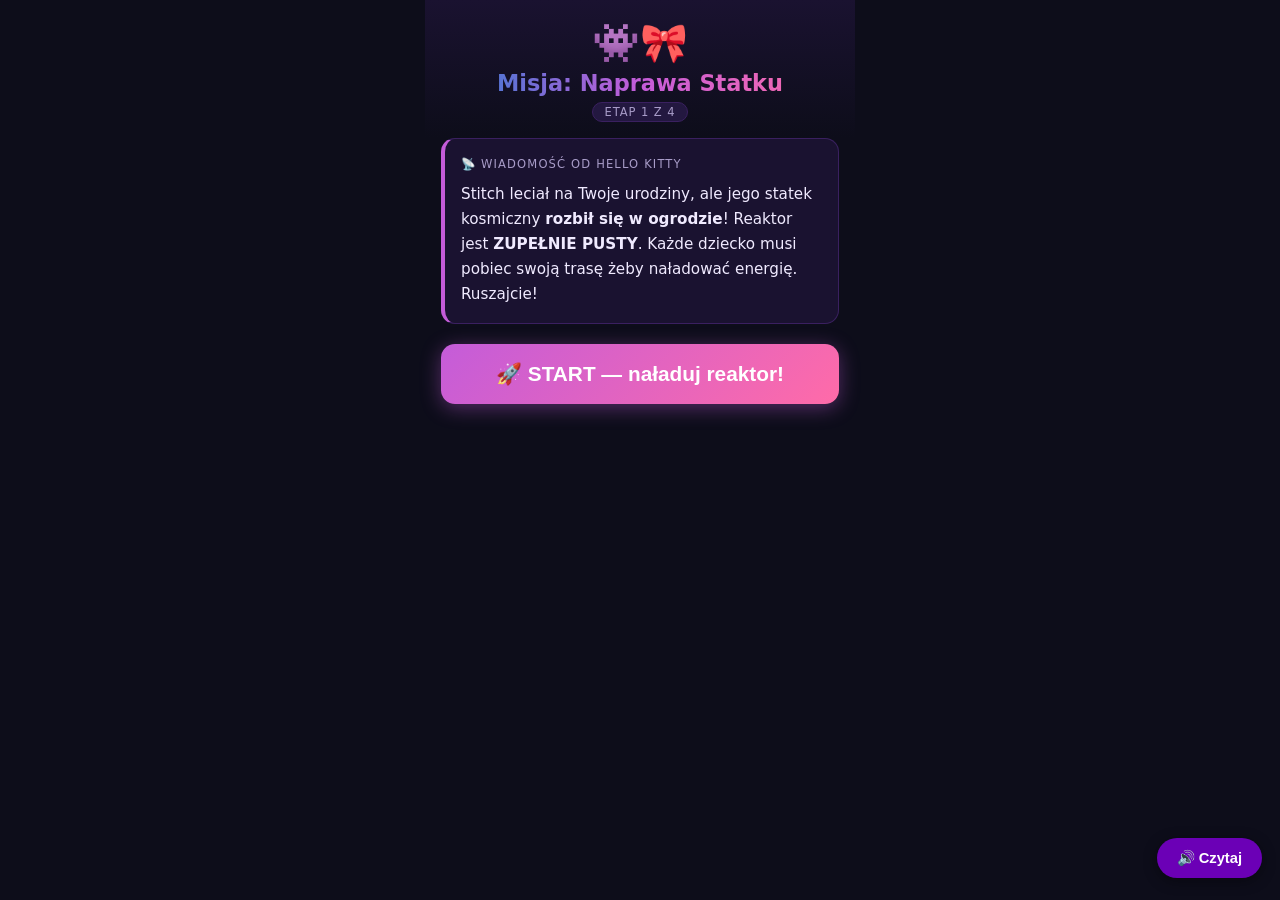
==== commit e0f086b5: "feat: add TTS read-aloud button to all pages via speech.js (pitch 1.45, pl-PL)" ====
--- a/index.html
+++ b/index.html
@@ -416,5 +416,9 @@
     buildDots();
     loadParticipant();
   </script>
+  <script src="speech.js"></script>
+  <script>
+    initTTS('Wiadomość od Hello Kitty. Stitch leciał na Twoje urodziny, ale jego statek kosmiczny rozbił się w ogrodzie! Reaktor jest zupełnie pusty. Każde dziecko musi pobiec swoją trasę żeby naładować energię. Ruszajcie!');
+  </script>
 </body>
 </html>
